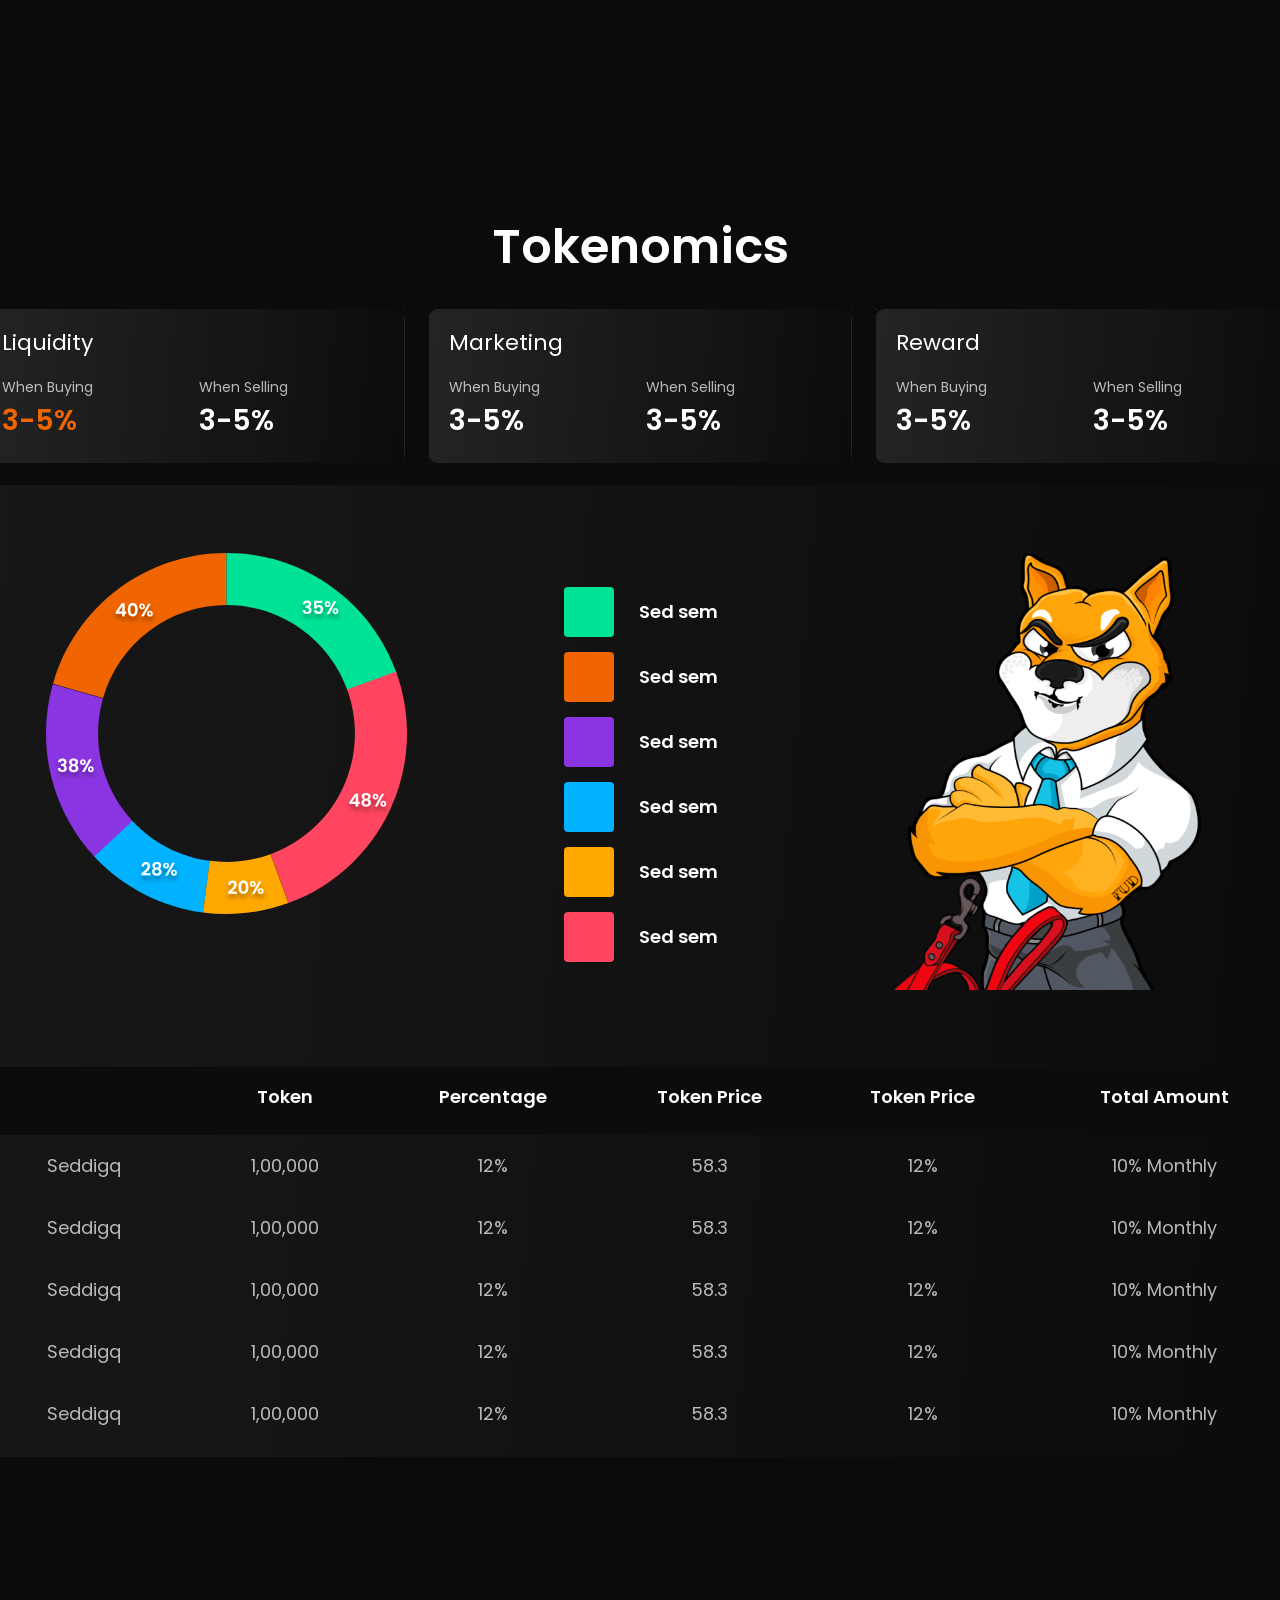
==== assets/index.html @ 465eff0e "first commit" ====
<!DOCTYPE html>
<html lang="en">

<head>
    <meta charset="UTF-8">
    <meta name="viewport" content="width=device-width, initial-scale=1.0">
    <title>Table</title>
    <link rel="stylesheet" href="/assets/css/style.css">
</head>

<body>
    <section>
        <div class="container">
            <div class="row">
                <div class="table-row">
                    <h1 class="heading">
                        Tokenomics
                    </h1>
                    <div class="grid">
                        <div class="box">
                            <p class="para">
                                Liquidity
                            </p>
                            <div class="small-box">
                                <div class="when-buying">
                                    <p class="para-box">
                                        When Buying
                                    </p>
                                    <h3 class="heading-three">
                                        <span class="diffrent">3-5%</span>
                                    </h3>
                                </div>
                                <div class="when-buying">
                                    <p class="para-box">
                                        When Selling
                                    </p>
                                    <h3 class="heading-three">
                                        3-5%
                                    </h3>
                                </div>
                            </div>
                        </div>


                        <div class="box">
                            <p class="para">
                                Marketing
                            </p>
                            <div class="small-box">
                                <div class="when-buying">
                                    <p class="para-box">
                                        When Buying
                                    </p>
                                    <h3 class="heading-three">
                                        3-5%
                                    </h3>
                                </div>
                                <div class="when-buying">
                                    <p class="para-box">
                                        When Selling
                                    </p>
                                    <h3 class="heading-three">
                                        3-5%
                                    </h3>
                                </div>
                            </div>
                        </div>


                        <div class="box">
                            <p class="para">
                                Reward
                            </p>
                            <div class="small-box">
                                <div class="when-buying">
                                    <p class="para-box">
                                        When Buying
                                    </p>
                                    <h3 class="heading-three">
                                        3-5%
                                    </h3>
                                </div>
                                <div class="when-buying">
                                    <p class="para-box">
                                        When Selling
                                    </p>
                                    <h3 class="heading-three">
                                        3-5%
                                    </h3>
                                </div>
                            </div>
                        </div>




                    </div>
                </div>

                <div class="section-two">
                    <div class="dflex">
                        <div class="image">
                            <svg width="361" height="361" viewBox="0 0 361 361" fill="none"
                                xmlns="http://www.w3.org/2000/svg">
                                <path
                                    d="M180.5 0C141.298 -4.67474e-07 103.162 12.7624 71.8572 36.3578C40.5519 59.9532 17.7792 93.0988 6.98177 130.784L57.0225 145.122C64.7061 118.304 80.9114 94.7176 103.189 77.9268C125.466 61.1361 152.604 52.0542 180.5 52.0542V0Z"
                                    fill="#F06500" />
                                <path
                                    d="M6.82076 131.35C-1.68232 161.396 -2.24495 193.135 5.18786 223.464C12.6207 253.793 27.7946 281.675 49.2269 304.386L87.0847 268.658C71.8332 252.497 61.0352 232.656 55.746 211.074C50.4567 189.491 50.8571 166.906 56.908 145.524L6.82076 131.35Z"
                                    fill="#8B35E2" />
                                <path
                                    d="M48.3089 303.405C76.9311 334.19 115.4 354.02 157.08 359.474L163.834 307.86C134.174 303.979 106.799 289.868 86.4314 267.961L48.3089 303.405Z"
                                    fill="#00B2FF" />
                                <path
                                    d="M180.5 0C217.867 4.45597e-07 254.313 11.5971 284.809 33.1911C315.305 54.7851 338.347 85.3114 350.756 120.558L301.656 137.844C292.826 112.763 276.428 91.0399 254.727 75.6734C233.026 60.3069 207.091 52.0542 180.5 52.0542V0Z"
                                    fill="#00E396" />
                                <path
                                    d="M350.031 118.536C358.168 140.799 361.841 164.447 360.839 188.13C359.837 211.812 354.18 235.065 344.191 256.562C334.203 278.058 320.078 297.376 302.624 313.414C285.169 329.451 264.727 341.894 242.464 350.031L224.594 301.14C240.437 295.35 254.984 286.495 267.405 275.083C279.825 263.67 289.877 249.923 296.985 234.626C304.093 219.329 308.118 202.782 308.831 185.929C309.544 169.077 306.931 152.249 301.14 136.406L350.031 118.536Z"
                                    fill="#FF4560" />
                                <path
                                    d="M242.338 350.077C215.063 360.023 185.792 363.243 157.007 359.465L163.782 307.853C184.266 310.542 205.095 308.25 224.505 301.173L242.338 350.077Z"
                                    fill="#FFA800" />
                                <g filter="url(#filter0_d_49789_2786)">
                                    <path
                                        d="M256.709 51.2583C256.769 50.0583 257.189 49.1343 257.969 48.4863C258.761 47.8263 259.799 47.4963 261.083 47.4963C261.959 47.4963 262.709 47.6523 263.333 47.9643C263.957 48.2643 264.425 48.6783 264.737 49.2063C265.061 49.7223 265.223 50.3103 265.223 50.9703C265.223 51.7263 265.025 52.3683 264.629 52.8963C264.245 53.4123 263.783 53.7603 263.243 53.9403V54.0123C263.939 54.2283 264.479 54.6123 264.863 55.1643C265.259 55.7163 265.457 56.4243 265.457 57.2883C265.457 58.0083 265.289 58.6503 264.953 59.2143C264.629 59.7783 264.143 60.2223 263.495 60.5463C262.859 60.8583 262.091 61.0143 261.191 61.0143C259.835 61.0143 258.731 60.6723 257.879 59.9883C257.027 59.3043 256.577 58.2963 256.529 56.9643H258.977C259.001 57.5523 259.199 58.0263 259.571 58.3863C259.955 58.7343 260.477 58.9083 261.137 58.9083C261.749 58.9083 262.217 58.7403 262.541 58.4043C262.877 58.0563 263.045 57.6123 263.045 57.0723C263.045 56.3523 262.817 55.8363 262.361 55.5243C261.905 55.2123 261.197 55.0563 260.237 55.0563H259.715V52.9863H260.237C261.941 52.9863 262.793 52.4163 262.793 51.2763C262.793 50.7603 262.637 50.3583 262.325 50.0703C262.025 49.7823 261.587 49.6383 261.011 49.6383C260.447 49.6383 260.009 49.7943 259.697 50.1063C259.397 50.4063 259.223 50.7903 259.175 51.2583H256.709ZM276.268 49.9803H270.436V53.0583C270.688 52.7463 271.048 52.4943 271.516 52.3023C271.984 52.0983 272.482 51.9963 273.01 51.9963C273.97 51.9963 274.756 52.2063 275.368 52.6263C275.98 53.0463 276.424 53.5863 276.7 54.2463C276.976 54.8943 277.114 55.5903 277.114 56.3343C277.114 57.7143 276.718 58.8243 275.926 59.6643C275.146 60.5043 274.03 60.9243 272.578 60.9243C271.21 60.9243 270.118 60.5823 269.302 59.8983C268.486 59.2143 268.024 58.3203 267.916 57.2163H270.364C270.472 57.6963 270.712 58.0803 271.084 58.3683C271.468 58.6563 271.954 58.8003 272.542 58.8003C273.25 58.8003 273.784 58.5783 274.144 58.1343C274.504 57.6903 274.684 57.1023 274.684 56.3703C274.684 55.6263 274.498 55.0623 274.126 54.6783C273.766 54.2823 273.232 54.0843 272.524 54.0843C272.02 54.0843 271.6 54.2103 271.264 54.4623C270.928 54.7143 270.688 55.0503 270.544 55.4703H268.132V47.7663H276.268V49.9803ZM278.744 51.0243C278.744 50.1123 279.008 49.3983 279.536 48.8823C280.076 48.3663 280.766 48.1083 281.606 48.1083C282.446 48.1083 283.13 48.3663 283.658 48.8823C284.198 49.3983 284.468 50.1123 284.468 51.0243C284.468 51.9483 284.198 52.6683 283.658 53.1843C283.13 53.7003 282.446 53.9583 281.606 53.9583C280.766 53.9583 280.076 53.7003 279.536 53.1843C279.008 52.6683 278.744 51.9483 278.744 51.0243ZM290.3 48.3243L283.226 60.9243H280.778L287.834 48.3243H290.3ZM281.588 49.6203C280.928 49.6203 280.598 50.0883 280.598 51.0243C280.598 51.9723 280.928 52.4463 281.588 52.4463C281.912 52.4463 282.164 52.3323 282.344 52.1043C282.524 51.8643 282.614 51.5043 282.614 51.0243C282.614 50.0883 282.272 49.6203 281.588 49.6203ZM286.646 58.2063C286.646 57.2823 286.91 56.5683 287.438 56.0643C287.978 55.5483 288.668 55.2903 289.508 55.2903C290.348 55.2903 291.026 55.5483 291.542 56.0643C292.07 56.5683 292.334 57.2823 292.334 58.2063C292.334 59.1303 292.07 59.8503 291.542 60.3663C291.026 60.8823 290.348 61.1403 289.508 61.1403C288.656 61.1403 287.966 60.8823 287.438 60.3663C286.91 59.8503 286.646 59.1303 286.646 58.2063ZM289.49 56.8023C288.806 56.8023 288.464 57.2703 288.464 58.2063C288.464 59.1543 288.806 59.6283 289.49 59.6283C290.162 59.6283 290.498 59.1543 290.498 58.2063C290.498 57.2703 290.162 56.8023 289.49 56.8023Z"
                                        fill="white" />
                                </g>
                                <g filter="url(#filter1_d_49789_2786)">
                                    <path
                                        d="M303.341 250.902V248.922L309.227 240.498H312.161V248.706H313.745V250.902H312.161V253.458H309.641V250.902H303.341ZM309.803 243.198L306.113 248.706H309.803V243.198ZM317.546 246.51C316.346 245.886 315.746 244.92 315.746 243.612C315.746 242.964 315.908 242.376 316.232 241.848C316.568 241.308 317.066 240.882 317.726 240.57C318.398 240.246 319.214 240.084 320.174 240.084C321.134 240.084 321.944 240.246 322.604 240.57C323.276 240.882 323.774 241.308 324.098 241.848C324.434 242.376 324.602 242.964 324.602 243.612C324.602 244.272 324.44 244.854 324.116 245.358C323.792 245.85 323.36 246.234 322.82 246.51C323.48 246.798 323.996 247.218 324.368 247.77C324.74 248.322 324.926 248.976 324.926 249.732C324.926 250.548 324.716 251.262 324.296 251.874C323.888 252.474 323.324 252.936 322.604 253.26C321.884 253.584 321.074 253.746 320.174 253.746C319.274 253.746 318.464 253.584 317.744 253.26C317.036 252.936 316.472 252.474 316.052 251.874C315.644 251.262 315.44 250.548 315.44 249.732C315.44 248.976 315.626 248.322 315.998 247.77C316.37 247.206 316.886 246.786 317.546 246.51ZM322.154 243.972C322.154 243.384 321.974 242.928 321.614 242.604C321.266 242.28 320.786 242.118 320.174 242.118C319.574 242.118 319.094 242.28 318.734 242.604C318.386 242.928 318.212 243.39 318.212 243.99C318.212 244.53 318.392 244.962 318.752 245.286C319.124 245.61 319.598 245.772 320.174 245.772C320.75 245.772 321.224 245.61 321.596 245.286C321.968 244.95 322.154 244.512 322.154 243.972ZM320.174 247.608C319.49 247.608 318.932 247.782 318.5 248.13C318.08 248.478 317.87 248.976 317.87 249.624C317.87 250.224 318.074 250.716 318.482 251.1C318.902 251.472 319.466 251.658 320.174 251.658C320.882 251.658 321.44 251.466 321.848 251.082C322.256 250.698 322.46 250.212 322.46 249.624C322.46 248.988 322.25 248.496 321.83 248.148C321.41 247.788 320.858 247.608 320.174 247.608ZM326.628 243.558C326.628 242.646 326.892 241.932 327.42 241.416C327.96 240.9 328.65 240.642 329.49 240.642C330.33 240.642 331.014 240.9 331.542 241.416C332.082 241.932 332.352 242.646 332.352 243.558C332.352 244.482 332.082 245.202 331.542 245.718C331.014 246.234 330.33 246.492 329.49 246.492C328.65 246.492 327.96 246.234 327.42 245.718C326.892 245.202 326.628 244.482 326.628 243.558ZM338.184 240.858L331.11 253.458H328.662L335.718 240.858H338.184ZM329.472 242.154C328.812 242.154 328.482 242.622 328.482 243.558C328.482 244.506 328.812 244.98 329.472 244.98C329.796 244.98 330.048 244.866 330.228 244.638C330.408 244.398 330.498 244.038 330.498 243.558C330.498 242.622 330.156 242.154 329.472 242.154ZM334.53 250.74C334.53 249.816 334.794 249.102 335.322 248.598C335.862 248.082 336.552 247.824 337.392 247.824C338.232 247.824 338.91 248.082 339.426 248.598C339.954 249.102 340.218 249.816 340.218 250.74C340.218 251.664 339.954 252.384 339.426 252.9C338.91 253.416 338.232 253.674 337.392 253.674C336.54 253.674 335.85 253.416 335.322 252.9C334.794 252.384 334.53 251.664 334.53 250.74ZM337.374 249.336C336.69 249.336 336.348 249.804 336.348 250.74C336.348 251.688 336.69 252.162 337.374 252.162C338.046 252.162 338.382 251.688 338.382 250.74C338.382 249.804 338.046 249.336 337.374 249.336Z"
                                        fill="white" />
                                </g>
                                <g filter="url(#filter2_d_49789_2786)">
                                    <path
                                        d="M183.051 338.056C184.203 337.096 185.121 336.298 185.805 335.662C186.489 335.014 187.059 334.342 187.515 333.646C187.971 332.95 188.199 332.266 188.199 331.594C188.199 330.982 188.055 330.502 187.767 330.154C187.479 329.806 187.035 329.632 186.435 329.632C185.835 329.632 185.373 329.836 185.049 330.244C184.725 330.64 184.557 331.186 184.545 331.882H182.097C182.145 330.442 182.571 329.35 183.375 328.606C184.191 327.862 185.223 327.49 186.471 327.49C187.839 327.49 188.889 327.856 189.621 328.588C190.353 329.308 190.719 330.262 190.719 331.45C190.719 332.386 190.467 333.28 189.963 334.132C189.459 334.984 188.883 335.728 188.235 336.364C187.587 336.988 186.741 337.744 185.697 338.632H191.007V340.72H182.115V338.848L183.051 338.056ZM192.595 334.168C192.595 332.092 192.967 330.466 193.711 329.29C194.467 328.114 195.715 327.526 197.455 327.526C199.195 327.526 200.437 328.114 201.181 329.29C201.937 330.466 202.315 332.092 202.315 334.168C202.315 336.256 201.937 337.894 201.181 339.082C200.437 340.27 199.195 340.864 197.455 340.864C195.715 340.864 194.467 340.27 193.711 339.082C192.967 337.894 192.595 336.256 192.595 334.168ZM199.831 334.168C199.831 333.28 199.771 332.536 199.651 331.936C199.543 331.324 199.315 330.826 198.967 330.442C198.631 330.058 198.127 329.866 197.455 329.866C196.783 329.866 196.273 330.058 195.925 330.442C195.589 330.826 195.361 331.324 195.241 331.936C195.133 332.536 195.079 333.28 195.079 334.168C195.079 335.08 195.133 335.848 195.241 336.472C195.349 337.084 195.577 337.582 195.925 337.966C196.273 338.338 196.783 338.524 197.455 338.524C198.127 338.524 198.637 338.338 198.985 337.966C199.333 337.582 199.561 337.084 199.669 336.472C199.777 335.848 199.831 335.08 199.831 334.168ZM203.944 331C203.944 330.088 204.208 329.374 204.736 328.858C205.276 328.342 205.966 328.084 206.806 328.084C207.646 328.084 208.33 328.342 208.858 328.858C209.398 329.374 209.668 330.088 209.668 331C209.668 331.924 209.398 332.644 208.858 333.16C208.33 333.676 207.646 333.934 206.806 333.934C205.966 333.934 205.276 333.676 204.736 333.16C204.208 332.644 203.944 331.924 203.944 331ZM215.5 328.3L208.426 340.9H205.978L213.034 328.3H215.5ZM206.788 329.596C206.128 329.596 205.798 330.064 205.798 331C205.798 331.948 206.128 332.422 206.788 332.422C207.112 332.422 207.364 332.308 207.544 332.08C207.724 331.84 207.814 331.48 207.814 331C207.814 330.064 207.472 329.596 206.788 329.596ZM211.846 338.182C211.846 337.258 212.11 336.544 212.638 336.04C213.178 335.524 213.868 335.266 214.708 335.266C215.548 335.266 216.226 335.524 216.742 336.04C217.27 336.544 217.534 337.258 217.534 338.182C217.534 339.106 217.27 339.826 216.742 340.342C216.226 340.858 215.548 341.116 214.708 341.116C213.856 341.116 213.166 340.858 212.638 340.342C212.11 339.826 211.846 339.106 211.846 338.182ZM214.69 336.778C214.006 336.778 213.664 337.246 213.664 338.182C213.664 339.13 214.006 339.604 214.69 339.604C215.362 339.604 215.698 339.13 215.698 338.182C215.698 337.246 215.362 336.778 214.69 336.778Z"
                                        fill="white" />
                                </g>
                                <g filter="url(#filter3_d_49789_2786)">
                                    <path
                                        d="M96.4455 319.605C97.5975 318.645 98.5155 317.847 99.1995 317.211C99.8835 316.563 100.454 315.891 100.91 315.195C101.366 314.499 101.594 313.815 101.594 313.143C101.594 312.531 101.45 312.051 101.162 311.703C100.874 311.355 100.43 311.181 99.8295 311.181C99.2295 311.181 98.7675 311.385 98.4435 311.793C98.1195 312.189 97.9515 312.735 97.9395 313.431H95.4915C95.5395 311.991 95.9655 310.899 96.7695 310.155C97.5855 309.411 98.6175 309.039 99.8655 309.039C101.234 309.039 102.284 309.405 103.016 310.137C103.748 310.857 104.114 311.811 104.114 312.999C104.114 313.935 103.862 314.829 103.358 315.681C102.854 316.533 102.278 317.277 101.63 317.913C100.982 318.537 100.136 319.293 99.0915 320.181H104.402V322.269H95.5095V320.397L96.4455 319.605ZM108.185 315.501C106.985 314.877 106.385 313.911 106.385 312.603C106.385 311.955 106.547 311.367 106.871 310.839C107.207 310.299 107.705 309.873 108.365 309.561C109.037 309.237 109.853 309.075 110.813 309.075C111.773 309.075 112.583 309.237 113.243 309.561C113.915 309.873 114.413 310.299 114.737 310.839C115.073 311.367 115.241 311.955 115.241 312.603C115.241 313.263 115.079 313.845 114.755 314.349C114.431 314.841 113.999 315.225 113.459 315.501C114.119 315.789 114.635 316.209 115.007 316.761C115.379 317.313 115.565 317.967 115.565 318.723C115.565 319.539 115.355 320.253 114.935 320.865C114.527 321.465 113.963 321.927 113.243 322.251C112.523 322.575 111.713 322.737 110.813 322.737C109.913 322.737 109.103 322.575 108.383 322.251C107.675 321.927 107.111 321.465 106.691 320.865C106.283 320.253 106.079 319.539 106.079 318.723C106.079 317.967 106.265 317.313 106.637 316.761C107.009 316.197 107.525 315.777 108.185 315.501ZM112.793 312.963C112.793 312.375 112.613 311.919 112.253 311.595C111.905 311.271 111.425 311.109 110.813 311.109C110.213 311.109 109.733 311.271 109.373 311.595C109.025 311.919 108.851 312.381 108.851 312.981C108.851 313.521 109.031 313.953 109.391 314.277C109.763 314.601 110.237 314.763 110.813 314.763C111.389 314.763 111.863 314.601 112.235 314.277C112.607 313.941 112.793 313.503 112.793 312.963ZM110.813 316.599C110.129 316.599 109.571 316.773 109.139 317.121C108.719 317.469 108.509 317.967 108.509 318.615C108.509 319.215 108.713 319.707 109.121 320.091C109.541 320.463 110.105 320.649 110.813 320.649C111.521 320.649 112.079 320.457 112.487 320.073C112.895 319.689 113.099 319.203 113.099 318.615C113.099 317.979 112.889 317.487 112.469 317.139C112.049 316.779 111.497 316.599 110.813 316.599ZM117.268 312.549C117.268 311.637 117.532 310.923 118.06 310.407C118.6 309.891 119.29 309.633 120.13 309.633C120.97 309.633 121.654 309.891 122.182 310.407C122.722 310.923 122.992 311.637 122.992 312.549C122.992 313.473 122.722 314.193 122.182 314.709C121.654 315.225 120.97 315.483 120.13 315.483C119.29 315.483 118.6 315.225 118.06 314.709C117.532 314.193 117.268 313.473 117.268 312.549ZM128.824 309.849L121.75 322.449H119.302L126.358 309.849H128.824ZM120.112 311.145C119.452 311.145 119.122 311.613 119.122 312.549C119.122 313.497 119.452 313.971 120.112 313.971C120.436 313.971 120.688 313.857 120.868 313.629C121.048 313.389 121.138 313.029 121.138 312.549C121.138 311.613 120.796 311.145 120.112 311.145ZM125.17 319.731C125.17 318.807 125.434 318.093 125.962 317.589C126.502 317.073 127.192 316.815 128.032 316.815C128.872 316.815 129.55 317.073 130.066 317.589C130.594 318.093 130.858 318.807 130.858 319.731C130.858 320.655 130.594 321.375 130.066 321.891C129.55 322.407 128.872 322.665 128.032 322.665C127.18 322.665 126.49 322.407 125.962 321.891C125.434 321.375 125.17 320.655 125.17 319.731ZM128.014 318.327C127.33 318.327 126.988 318.795 126.988 319.731C126.988 320.679 127.33 321.153 128.014 321.153C128.686 321.153 129.022 320.679 129.022 319.731C129.022 318.795 128.686 318.327 128.014 318.327Z"
                                        fill="white" />
                                </g>
                                <g filter="url(#filter4_d_49789_2786)">
                                    <path
                                        d="M12.0401 209.296C12.1001 208.096 12.5201 207.172 13.3001 206.524C14.0921 205.864 15.1301 205.534 16.4141 205.534C17.2901 205.534 18.0401 205.69 18.6641 206.002C19.2881 206.302 19.7561 206.716 20.0681 207.244C20.3921 207.76 20.5541 208.348 20.5541 209.008C20.5541 209.764 20.3561 210.406 19.9601 210.934C19.5761 211.45 19.1141 211.798 18.5741 211.978V212.05C19.2701 212.266 19.8101 212.65 20.1941 213.202C20.5901 213.754 20.7881 214.462 20.7881 215.326C20.7881 216.046 20.6201 216.688 20.2841 217.252C19.9601 217.816 19.4741 218.26 18.8261 218.584C18.1901 218.896 17.4221 219.052 16.5221 219.052C15.1661 219.052 14.0621 218.71 13.2101 218.026C12.3581 217.342 11.9081 216.334 11.8601 215.002H14.3081C14.3321 215.59 14.5301 216.064 14.9021 216.424C15.2861 216.772 15.8081 216.946 16.4681 216.946C17.0801 216.946 17.5481 216.778 17.8721 216.442C18.2081 216.094 18.3761 215.65 18.3761 215.11C18.3761 214.39 18.1481 213.874 17.6921 213.562C17.2361 213.25 16.5281 213.094 15.5681 213.094H15.0461V211.024H15.5681C17.2721 211.024 18.1241 210.454 18.1241 209.314C18.1241 208.798 17.9681 208.396 17.6561 208.108C17.3561 207.82 16.9181 207.676 16.3421 207.676C15.7781 207.676 15.3401 207.832 15.0281 208.144C14.7281 208.444 14.5541 208.828 14.5061 209.296H12.0401ZM24.9755 212.014C23.7755 211.39 23.1755 210.424 23.1755 209.116C23.1755 208.468 23.3375 207.88 23.6615 207.352C23.9975 206.812 24.4955 206.386 25.1555 206.074C25.8275 205.75 26.6435 205.588 27.6035 205.588C28.5635 205.588 29.3735 205.75 30.0335 206.074C30.7055 206.386 31.2035 206.812 31.5275 207.352C31.8635 207.88 32.0315 208.468 32.0315 209.116C32.0315 209.776 31.8695 210.358 31.5455 210.862C31.2215 211.354 30.7895 211.738 30.2495 212.014C30.9095 212.302 31.4255 212.722 31.7975 213.274C32.1695 213.826 32.3555 214.48 32.3555 215.236C32.3555 216.052 32.1455 216.766 31.7255 217.378C31.3175 217.978 30.7535 218.44 30.0335 218.764C29.3135 219.088 28.5035 219.25 27.6035 219.25C26.7035 219.25 25.8935 219.088 25.1735 218.764C24.4655 218.44 23.9015 217.978 23.4815 217.378C23.0735 216.766 22.8695 216.052 22.8695 215.236C22.8695 214.48 23.0555 213.826 23.4275 213.274C23.7995 212.71 24.3155 212.29 24.9755 212.014ZM29.5835 209.476C29.5835 208.888 29.4035 208.432 29.0435 208.108C28.6955 207.784 28.2155 207.622 27.6035 207.622C27.0035 207.622 26.5235 207.784 26.1635 208.108C25.8155 208.432 25.6415 208.894 25.6415 209.494C25.6415 210.034 25.8215 210.466 26.1815 210.79C26.5535 211.114 27.0275 211.276 27.6035 211.276C28.1795 211.276 28.6535 211.114 29.0255 210.79C29.3975 210.454 29.5835 210.016 29.5835 209.476ZM27.6035 213.112C26.9195 213.112 26.3615 213.286 25.9295 213.634C25.5095 213.982 25.2995 214.48 25.2995 215.128C25.2995 215.728 25.5035 216.22 25.9115 216.604C26.3315 216.976 26.8955 217.162 27.6035 217.162C28.3115 217.162 28.8695 216.97 29.2775 216.586C29.6855 216.202 29.8895 215.716 29.8895 215.128C29.8895 214.492 29.6795 214 29.2595 213.652C28.8395 213.292 28.2875 213.112 27.6035 213.112ZM34.0579 209.062C34.0579 208.15 34.3219 207.436 34.8499 206.92C35.3899 206.404 36.0799 206.146 36.9199 206.146C37.7599 206.146 38.4439 206.404 38.9719 206.92C39.5119 207.436 39.7819 208.15 39.7819 209.062C39.7819 209.986 39.5119 210.706 38.9719 211.222C38.4439 211.738 37.7599 211.996 36.9199 211.996C36.0799 211.996 35.3899 211.738 34.8499 211.222C34.3219 210.706 34.0579 209.986 34.0579 209.062ZM45.6139 206.362L38.5399 218.962H36.0919L43.1479 206.362H45.6139ZM36.9019 207.658C36.2419 207.658 35.9119 208.126 35.9119 209.062C35.9119 210.01 36.2419 210.484 36.9019 210.484C37.2259 210.484 37.4779 210.37 37.6579 210.142C37.8379 209.902 37.9279 209.542 37.9279 209.062C37.9279 208.126 37.5859 207.658 36.9019 207.658ZM41.9599 216.244C41.9599 215.32 42.2239 214.606 42.7519 214.102C43.2919 213.586 43.9819 213.328 44.8219 213.328C45.6619 213.328 46.3399 213.586 46.8559 214.102C47.3839 214.606 47.6479 215.32 47.6479 216.244C47.6479 217.168 47.3839 217.888 46.8559 218.404C46.3399 218.92 45.6619 219.178 44.8219 219.178C43.9699 219.178 43.2799 218.92 42.7519 218.404C42.2239 217.888 41.9599 217.168 41.9599 216.244ZM44.8039 214.84C44.1199 214.84 43.7779 215.308 43.7779 216.244C43.7779 217.192 44.1199 217.666 44.8039 217.666C45.4759 217.666 45.8119 217.192 45.8119 216.244C45.8119 215.308 45.4759 214.84 44.8039 214.84Z"
                                        fill="white" />
                                </g>
                                <g filter="url(#filter5_d_49789_2786)">
                                    <path
                                        d="M69.859 60.7751V58.7951L75.745 50.3711H78.679V58.5791H80.263V60.7751H78.679V63.3311H76.159V60.7751H69.859ZM76.321 53.0711L72.631 58.5791H76.321V53.0711ZM81.8674 56.5991C81.8674 54.5231 82.2394 52.8971 82.9834 51.7211C83.7394 50.5451 84.9874 49.9571 86.7274 49.9571C88.4674 49.9571 89.7094 50.5451 90.4534 51.7211C91.2094 52.8971 91.5874 54.5231 91.5874 56.5991C91.5874 58.6871 91.2094 60.3251 90.4534 61.5131C89.7094 62.7011 88.4674 63.2951 86.7274 63.2951C84.9874 63.2951 83.7394 62.7011 82.9834 61.5131C82.2394 60.3251 81.8674 58.6871 81.8674 56.5991ZM89.1034 56.5991C89.1034 55.7111 89.0434 54.9671 88.9234 54.3671C88.8154 53.7551 88.5874 53.2571 88.2394 52.8731C87.9034 52.4891 87.3994 52.2971 86.7274 52.2971C86.0554 52.2971 85.5454 52.4891 85.1974 52.8731C84.8614 53.2571 84.6334 53.7551 84.5134 54.3671C84.4054 54.9671 84.3514 55.7111 84.3514 56.5991C84.3514 57.5111 84.4054 58.2791 84.5134 58.9031C84.6214 59.5151 84.8494 60.0131 85.1974 60.3971C85.5454 60.7691 86.0554 60.9551 86.7274 60.9551C87.3994 60.9551 87.9094 60.7691 88.2574 60.3971C88.6054 60.0131 88.8334 59.5151 88.9414 58.9031C89.0494 58.2791 89.1034 57.5111 89.1034 56.5991ZM93.2161 53.4311C93.2161 52.5191 93.4801 51.8051 94.0081 51.2891C94.5481 50.7731 95.2381 50.5151 96.0781 50.5151C96.9181 50.5151 97.6021 50.7731 98.1301 51.2891C98.6701 51.8051 98.9401 52.5191 98.9401 53.4311C98.9401 54.3551 98.6701 55.0751 98.1301 55.5911C97.6021 56.1071 96.9181 56.3651 96.0781 56.3651C95.2381 56.3651 94.5481 56.1071 94.0081 55.5911C93.4801 55.0751 93.2161 54.3551 93.2161 53.4311ZM104.772 50.7311L97.6981 63.3311H95.2501L102.306 50.7311H104.772ZM96.0601 52.0271C95.4001 52.0271 95.0701 52.4951 95.0701 53.4311C95.0701 54.3791 95.4001 54.8531 96.0601 54.8531C96.3841 54.8531 96.6361 54.7391 96.8161 54.5111C96.9961 54.2711 97.0861 53.9111 97.0861 53.4311C97.0861 52.4951 96.7441 52.0271 96.0601 52.0271ZM101.118 60.6131C101.118 59.6891 101.382 58.9751 101.91 58.4711C102.45 57.9551 103.14 57.6971 103.98 57.6971C104.82 57.6971 105.498 57.9551 106.014 58.4711C106.542 58.9751 106.806 59.6891 106.806 60.6131C106.806 61.5371 106.542 62.2571 106.014 62.7731C105.498 63.2891 104.82 63.5471 103.98 63.5471C103.128 63.5471 102.438 63.2891 101.91 62.7731C101.382 62.2571 101.118 61.5371 101.118 60.6131ZM103.962 59.2091C103.278 59.2091 102.936 59.6771 102.936 60.6131C102.936 61.5611 103.278 62.0351 103.962 62.0351C104.634 62.0351 104.97 61.5611 104.97 60.6131C104.97 59.6771 104.634 59.2091 103.962 59.2091Z"
                                        fill="white" />
                                </g>
                                <defs>
                                    <filter id="filter0_d_49789_2786" x="252.529" y="47.4963" width="43.8054"
                                        height="21.644" filterUnits="userSpaceOnUse" color-interpolation-filters="sRGB">
                                        <feFlood flood-opacity="0" result="BackgroundImageFix" />
                                        <feColorMatrix in="SourceAlpha" type="matrix"
                                            values="0 0 0 0 0 0 0 0 0 0 0 0 0 0 0 0 0 0 127 0" result="hardAlpha" />
                                        <feOffset dy="4" />
                                        <feGaussianBlur stdDeviation="2" />
                                        <feComposite in2="hardAlpha" operator="out" />
                                        <feColorMatrix type="matrix"
                                            values="0 0 0 0 0 0 0 0 0 0 0 0 0 0 0 0 0 0 0.25 0" />
                                        <feBlend mode="normal" in2="BackgroundImageFix"
                                            result="effect1_dropShadow_49789_2786" />
                                        <feBlend mode="normal" in="SourceGraphic" in2="effect1_dropShadow_49789_2786"
                                            result="shape" />
                                    </filter>
                                    <filter id="filter1_d_49789_2786" x="299.341" y="240.084" width="44.877"
                                        height="21.662" filterUnits="userSpaceOnUse" color-interpolation-filters="sRGB">
                                        <feFlood flood-opacity="0" result="BackgroundImageFix" />
                                        <feColorMatrix in="SourceAlpha" type="matrix"
                                            values="0 0 0 0 0 0 0 0 0 0 0 0 0 0 0 0 0 0 127 0" result="hardAlpha" />
                                        <feOffset dy="4" />
                                        <feGaussianBlur stdDeviation="2" />
                                        <feComposite in2="hardAlpha" operator="out" />
                                        <feColorMatrix type="matrix"
                                            values="0 0 0 0 0 0 0 0 0 0 0 0 0 0 0 0 0 0 0.25 0" />
                                        <feBlend mode="normal" in2="BackgroundImageFix"
                                            result="effect1_dropShadow_49789_2786" />
                                        <feBlend mode="normal" in="SourceGraphic" in2="effect1_dropShadow_49789_2786"
                                            result="shape" />
                                    </filter>
                                    <filter id="filter2_d_49789_2786" x="178.097" y="327.49" width="43.4368"
                                        height="21.626" filterUnits="userSpaceOnUse" color-interpolation-filters="sRGB">
                                        <feFlood flood-opacity="0" result="BackgroundImageFix" />
                                        <feColorMatrix in="SourceAlpha" type="matrix"
                                            values="0 0 0 0 0 0 0 0 0 0 0 0 0 0 0 0 0 0 127 0" result="hardAlpha" />
                                        <feOffset dy="4" />
                                        <feGaussianBlur stdDeviation="2" />
                                        <feComposite in2="hardAlpha" operator="out" />
                                        <feColorMatrix type="matrix"
                                            values="0 0 0 0 0 0 0 0 0 0 0 0 0 0 0 0 0 0 0.25 0" />
                                        <feBlend mode="normal" in2="BackgroundImageFix"
                                            result="effect1_dropShadow_49789_2786" />
                                        <feBlend mode="normal" in="SourceGraphic" in2="effect1_dropShadow_49789_2786"
                                            result="shape" />
                                    </filter>
                                    <filter id="filter3_d_49789_2786" x="91.4915" y="309.039" width="43.3665"
                                        height="21.698" filterUnits="userSpaceOnUse" color-interpolation-filters="sRGB">
                                        <feFlood flood-opacity="0" result="BackgroundImageFix" />
                                        <feColorMatrix in="SourceAlpha" type="matrix"
                                            values="0 0 0 0 0 0 0 0 0 0 0 0 0 0 0 0 0 0 127 0" result="hardAlpha" />
                                        <feOffset dy="4" />
                                        <feGaussianBlur stdDeviation="2" />
                                        <feComposite in2="hardAlpha" operator="out" />
                                        <feColorMatrix type="matrix"
                                            values="0 0 0 0 0 0 0 0 0 0 0 0 0 0 0 0 0 0 0.25 0" />
                                        <feBlend mode="normal" in2="BackgroundImageFix"
                                            result="effect1_dropShadow_49789_2786" />
                                        <feBlend mode="normal" in="SourceGraphic" in2="effect1_dropShadow_49789_2786"
                                            result="shape" />
                                    </filter>
                                    <filter id="filter4_d_49789_2786" x="7.86011" y="205.534" width="43.7878"
                                        height="21.7159" filterUnits="userSpaceOnUse"
                                        color-interpolation-filters="sRGB">
                                        <feFlood flood-opacity="0" result="BackgroundImageFix" />
                                        <feColorMatrix in="SourceAlpha" type="matrix"
                                            values="0 0 0 0 0 0 0 0 0 0 0 0 0 0 0 0 0 0 127 0" result="hardAlpha" />
                                        <feOffset dy="4" />
                                        <feGaussianBlur stdDeviation="2" />
                                        <feComposite in2="hardAlpha" operator="out" />
                                        <feColorMatrix type="matrix"
                                            values="0 0 0 0 0 0 0 0 0 0 0 0 0 0 0 0 0 0 0.25 0" />
                                        <feBlend mode="normal" in2="BackgroundImageFix"
                                            result="effect1_dropShadow_49789_2786" />
                                        <feBlend mode="normal" in="SourceGraphic" in2="effect1_dropShadow_49789_2786"
                                            result="shape" />
                                    </filter>
                                    <filter id="filter5_d_49789_2786" x="65.8589" y="49.957" width="44.9473"
                                        height="21.59" filterUnits="userSpaceOnUse" color-interpolation-filters="sRGB">
                                        <feFlood flood-opacity="0" result="BackgroundImageFix" />
                                        <feColorMatrix in="SourceAlpha" type="matrix"
                                            values="0 0 0 0 0 0 0 0 0 0 0 0 0 0 0 0 0 0 127 0" result="hardAlpha" />
                                        <feOffset dy="4" />
                                        <feGaussianBlur stdDeviation="2" />
                                        <feComposite in2="hardAlpha" operator="out" />
                                        <feColorMatrix type="matrix"
                                            values="0 0 0 0 0 0 0 0 0 0 0 0 0 0 0 0 0 0 0.25 0" />
                                        <feBlend mode="normal" in2="BackgroundImageFix"
                                            result="effect1_dropShadow_49789_2786" />
                                        <feBlend mode="normal" in="SourceGraphic" in2="effect1_dropShadow_49789_2786"
                                            result="shape" />
                                    </filter>
                                </defs>
                            </svg>
                        </div>
                        <div class="container-two">
                            <div class="color-box">
                                <div class="color-line">
                                    <div class="color-a">
                                    </div>
                                    <div class="color-text">
                                        Sed sem
                                    </div>
                                </div>

                                <div class="color-line">
                                    <div class="color-b">
                                    </div>
                                    <div class="color-text">
                                        Sed sem
                                    </div>
                                </div>

                                <div class="color-line">
                                    <div class="color-c">
                                    </div>
                                    <div class="color-text">
                                        Sed sem
                                    </div>
                                </div>

                                <div class="color-line">
                                    <div class="color-d">
                                    </div>
                                    <div class="color-text">
                                        Sed sem
                                    </div>
                                </div>

                                <div class="color-line">
                                    <div class="color-e">
                                    </div>
                                    <div class="color-text">
                                        Sed sem
                                    </div>
                                </div>

                                <div class="color-line">
                                    <div class="color-f">
                                    </div>
                                    <div class="color-text">
                                        Sed sem
                                    </div>
                                </div>
                            </div>
                            <div>
                                <img class="image-two" src="/assets/dog-img.png" alt="dog-image">
                            </div>
                        </div>
                    </div>
                    <table>
                        <thead>
                            <tr>
                                <th></th>
                                <th>Token</th>
                                <th>Percentage</th>
                                <th>Token Price</th>
                                <th>Token Price</th>
                                <th>Total Amount</th>
                            </tr>
                        </thead>
                        <tbody>
                            <tr>
                                <td class="non-opacity">Seddigq</td>
                                <td>1,00,000</td>
                                <td>12%</td>
                                <td>58.3</td>
                                <td>12%</td>
                                <td>10% Monthly</td>
                            </tr>

                            <tr>
                                <td class="non-opacity">Seddigq</td>
                                <td>1,00,000</td>
                                <td>12%</td>
                                <td>58.3</td>
                                <td>12%</td>
                                <td>10% Monthly</td>
                            </tr>

                            <tr>
                                <td class="non-opacity">Seddigq</td>
                                <td>1,00,000</td>
                                <td>12%</td>
                                <td>58.3</td>
                                <td>12%</td>
                                <td>10% Monthly</td>
                            </tr>

                            <tr>
                                <td class="non-opacity">Seddigq</td>
                                <td>1,00,000</td>
                                <td>12%</td>
                                <td>58.3</td>
                                <td>12%</td>
                                <td>10% Monthly</td>
                            </tr>

                            <tr>
                                <td class="non-opacity">Seddigq</td>
                                <td>1,00,000</td>
                                <td>12%</td>
                                <td>58.3</td>
                                <td>12%</td>
                                <td>10% Monthly</td>
                            </tr>
                        </tbody>
                    </table>
                </div>
            </div>
        </div>
    </section>
</body>

</html>
---- assets/css/style.css ----
@import url('https://fonts.googleapis.com/css2?family=Acme&family=DM+Sans:ital,opsz,wght@0,9..40,100..1000;1,9..40,100..1000&family=Dela+Gothic+One&family=Exo+2:ital,wght@0,100..900;1,100..900&family=Fira+Sans:ital,wght@0,100;0,200;0,300;0,400;0,500;0,600;0,700;0,800;0,900;1,100;1,200;1,300;1,400;1,500;1,600;1,700;1,800;1,900&family=Inconsolata:wght@200..900&family=Lato:ital,wght@0,100;0,300;0,400;0,700;0,900;1,100;1,300;1,400;1,700;1,900&family=Montserrat:ital,wght@0,100..900;1,100..900&family=Plus+Jakarta+Sans:ital,wght@0,200..800;1,200..800&family=Poppins:ital,wght@0,100;0,200;0,300;0,400;0,500;0,600;0,700;0,800;0,900;1,100;1,200;1,300;1,400;1,500;1,600;1,700;1,800;1,900&family=Raleway:ital,wght@0,100..900;1,100..900&family=Roboto:ital,wght@0,100..900;1,100..900&family=Work+Sans:ital,wght@0,100..900;1,100..900&display=swap');

* {
    padding: 0px;
    margin: 0px;
    list-style-type: none;
    box-sizing: border-box;
    text-decoration: none;
    font-family: "Poppins", sans-serif;
}

section {
    display: flex;
    align-items: center;
    justify-content: center;
    min-height: 1673px;
    background-color: rgba(12, 11, 11, 1);
    overflow: hidden;
}

.container {
    max-width: 1920px;
    width: 100%;
    /* padding: 0px 20px; */
    margin: 0px auto;
}

.row {
    display: flex;
    align-items: center;
    flex-direction: column;
    gap: 22px;
}

.heading {
    font-weight: 600;
    font-size: 48px;
    line-height: 128%;
    letter-spacing: 0%;
    text-align: center;
    color: rgba(255, 255, 255, 1);
    margin-bottom: 32px;
}

.grid {
    display: grid;
    grid-template-columns: 1fr 1fr 1fr;
    gap: 23px;

}

.box {
    display: flex;
    flex-direction: column;
    padding: 16px 20px 22px 20px;
    background: linear-gradient(94.88deg, rgba(255, 255, 255, 0.1) 0.97%, rgba(255, 255, 255, 0) 103.14%);
    border: 1px solid;
    border-image-source: linear-gradient(95.21deg, rgba(255, 255, 255, 0.2) -0.59%, rgba(255, 255, 255, 0.092) 106.99%);
    width: 424px;
    height: 154px;
    border-radius: 10px;
    gap: 16px;
}

.para {
    font-weight: 400;
    font-size: 22px;
    line-height: 150%;
    letter-spacing: 0%;
    color: rgba(255, 255, 255, 1);
}

.small-box {
    display: flex;
    gap: 106px;

}

.when-buying {
    display: flex;
    flex-direction: column;

}

.para-box {
    font-weight: 400;
    font-size: 14px;
    line-height: 180%;
    letter-spacing: 0%;
    color: rgba(255, 255, 255, 1);
    opacity: 70%;
}

.heading-three {
    font-weight: 600;
    font-size: 28px;
    line-height: 150%;
    letter-spacing: 0%;
    color: rgba(255, 255, 255, 1);
}

.diffrent {
    font-weight: 600;
    font-size: 28px;
    line-height: 150%;
    letter-spacing: 0%;
    color: rgba(240, 101, 0, 1);
}

.section-two {
    border: 1px solid;
    border-image-source: linear-gradient(95.21deg, rgba(255, 255, 255, 0.2) -0.59%, rgba(255, 255, 255, 0.092) 106.99%);
    background: linear-gradient(94.88deg, rgba(255, 255, 255, 0.05) 0.97%, rgba(255, 255, 255, 0) 103.14%);
    display: flex;
    flex-direction: column;
    border-radius: 10px;
    padding-bottom: 11px;
    gap: 70px;
}

.dflex {
    display: flex;
    padding: 67px 97px 0px 66px;
    gap: 157px;
    border-radius: 10px;
}

.container-two {
    display: flex;
    align-items: center;
    gap: 19px;
}

.color-box {
    display: flex;
    flex-direction: column;
    gap: 15px;
    width: 303px;

}

.color-line {
    display: flex;
    align-items: center;
    gap: 25px;
}

.color-a {
    display: flex;
    align-items: center;
    justify-content: center;
    height: 50px;
    width: 50px;
    border-radius: 4px;
    background-color: rgba(0, 227, 150, 1);
}

.color-b {
    display: flex;
    align-items: center;
    justify-content: center;
    height: 50px;
    width: 50px;
    border-radius: 4px;
    background-color: rgba(240, 101, 0, 1);
}

.color-c {
    display: flex;
    align-items: center;
    justify-content: center;
    height: 50px;
    width: 50px;
    border-radius: 4px;
    background-color: rgba(139, 53, 226, 1);
}

.color-d {
    display: flex;
    align-items: center;
    justify-content: center;
    height: 50px;
    width: 50px;
    border-radius: 4px;
    background-color: rgba(0, 178, 255, 1);
}

.color-e {
    display: flex;
    align-items: center;
    justify-content: center;
    height: 50px;
    width: 50px;
    border-radius: 4px;
    background-color: rgba(255, 168, 0, 1);
}

.color-f {
    display: flex;
    align-items: center;
    justify-content: center;
    height: 50px;
    width: 50px;
    border-radius: 4px;
    background-color: rgba(255, 69, 96, 1);
}

.color-text {
    font-weight: 600;
    font-size: 18px;
    line-height: 180%;
    letter-spacing: 0%;
    vertical-align: middle;
    color: rgba(255, 255, 255, 1);
}

.image-two {
    height: 437px;
    width: 315px;
}

table {
    text-align: center;
    border-collapse: collapse;
    width: 1320px;
}

thead tr {
    background-color: rgba(12, 12, 12, 1);
}

th {
    font-weight: 600;
    font-size: 18px;
    line-height: 180%;
    letter-spacing: 0%;
    text-align: center;
    color: rgba(255, 255, 255, 1);
    padding: 14px 0px 22px 0px;
}

/* 
th:nth-child(1){
    padding: 14px 36px 22px 36px;
}

th:nth-child(2){
    padding: 14px 36px 22px 36px;
    
}

th:nth-child(3){
    padding: 14px 36px 22px 36px;
}

th:nth-child(4){
    padding: 14px 36px 22px 36px;

}

th:nth-child(5){
    padding: 14px 36px 22px 36px;

}
th:nth-child(6){
    padding: 14px 36px 22px 36px;

} */

.non-opacity {
    font-weight: 400;
    font-size: 18px;
    line-height: 180%;
    letter-spacing: 0%;
    color: rgba(255, 255, 255, 1);
}

td {
    font-weight: 400;
    font-size: 18px;
    line-height: 189%;
    letter-spacing: 0%;
    color: rgba(255, 255, 255, 1);
    opacity: 70%;
    padding: 14px;
}
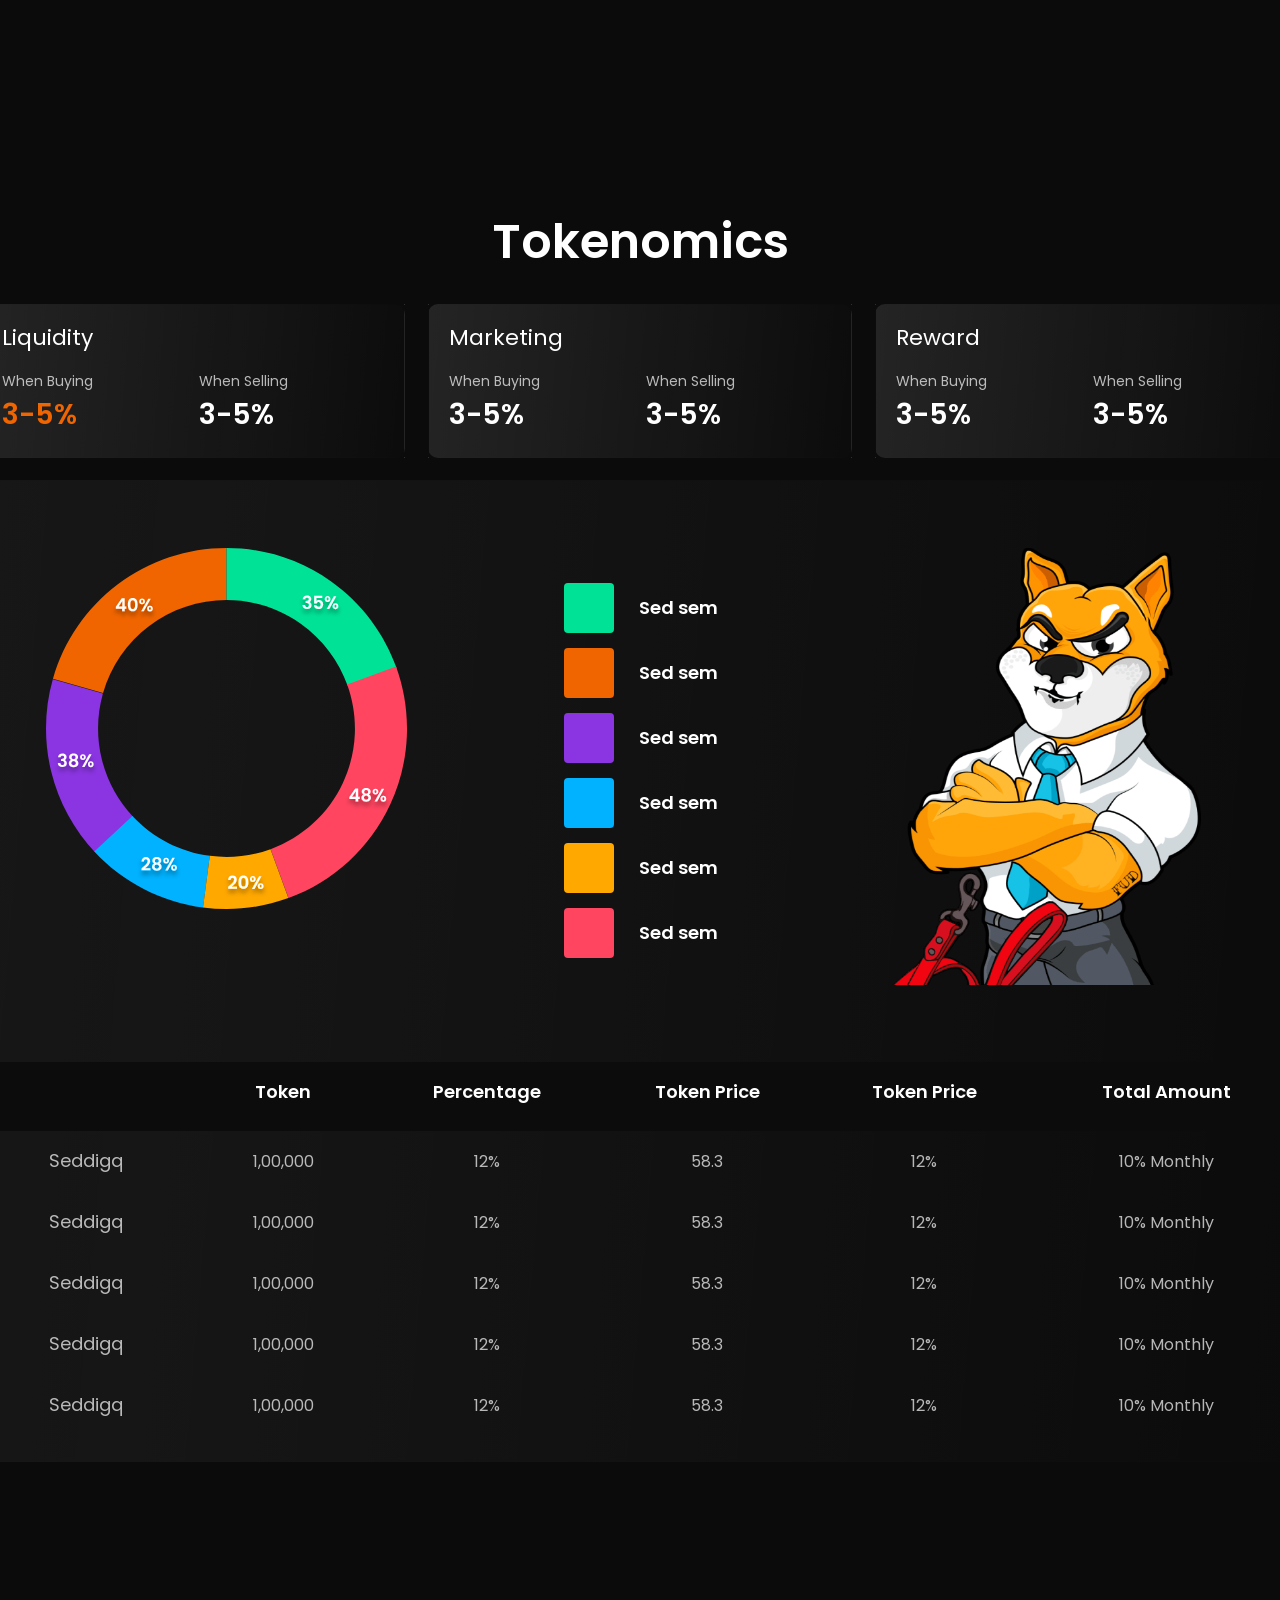
==== commit a64a5870: "first commit" ====
--- a/assets/index.html
+++ b/assets/index.html
@@ -5,7 +5,7 @@
     <meta charset="UTF-8">
     <meta name="viewport" content="width=device-width, initial-scale=1.0">
     <title>Table</title>
-    <link rel="stylesheet" href="/assets/css/style.css">
+    <link rel="stylesheet" href="./css/style.css">
 </head>
 
 <body>
@@ -296,7 +296,7 @@
                                 </div>
                             </div>
                             <div>
-                                <img class="image-two" src="/assets/dog-img.png" alt="dog-image">
+                                <img class="image-two" src="/images/dog-img.png" alt="dog-image">
                             </div>
                         </div>
                     </div>
--- a/assets/css/style.css
+++ b/assets/css/style.css
@@ -85,7 +85,7 @@
 .para-box {
     font-weight: 400;
     font-size: 14px;
-    line-height: 180%;
+    line-height:167%;
     letter-spacing: 0%;
     color: rgba(255, 255, 255, 1);
     opacity: 70%;
@@ -114,7 +114,7 @@
     display: flex;
     flex-direction: column;
     border-radius: 10px;
-    padding-bottom: 11px;
+    padding-bottom: 25px;
     gap: 70px;
 }
 
@@ -239,35 +239,9 @@
     padding: 14px 0px 22px 0px;
 }
 
-/* 
-th:nth-child(1){
-    padding: 14px 36px 22px 36px;
-}
-
-th:nth-child(2){
-    padding: 14px 36px 22px 36px;
-    
-}
-
-th:nth-child(3){
-    padding: 14px 36px 22px 36px;
-}
-
-th:nth-child(4){
-    padding: 14px 36px 22px 36px;
-
-}
-
-th:nth-child(5){
-    padding: 14px 36px 22px 36px;
-
-}
-th:nth-child(6){
-    padding: 14px 36px 22px 36px;
-
-} */
-
-.non-opacity {
+
+
+ .non-opacity {
     font-weight: 400;
     font-size: 18px;
     line-height: 180%;
@@ -277,10 +251,10 @@
 
 td {
     font-weight: 400;
-    font-size: 18px;
-    line-height: 189%;
+    /* font-size: 18px; */
+    line-height: 207%;
     letter-spacing: 0%;
     color: rgba(255, 255, 255, 1);
     opacity: 70%;
     padding: 14px;
-}+} 
